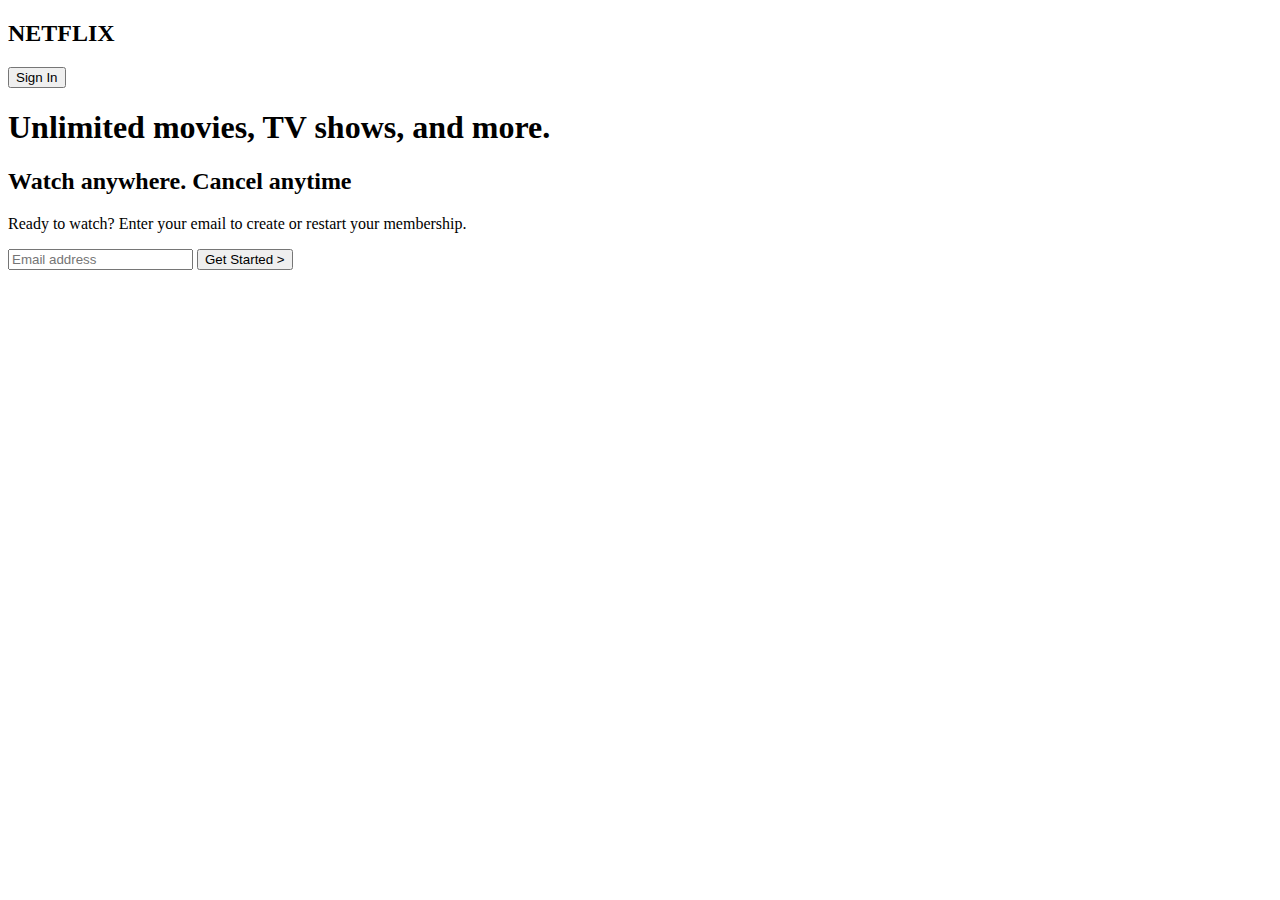
==== index.html @ c93bd65f "my Netflix Project with RSW" ====
<!DOCTYPE html>
<html lang="en">
<head>
   <!-- <meta charset="UTF-8">
    <meta http-equiv="X-UA-Compatible" content="IE=edge">
    <meta name="viewport" content="width=device-width, initial-scale=1.0"> -->
   <link rel="icon" type="image/png" href="/img/logo.png"/>
    <link rel="icon" type="image/png" href="https://icon-icons.com/icon/netflix-logo/170919"/>
    <title>Netflix Nigeria - Watch TV Shows Online, Watch Movies Online</title>
</head>
<body>
    <main>
        <nav>
            <h2>NETFLIX</h2>
            <button>Sign In</button>
        </nav>
        <Section>
            <h1>Unlimited movies, TV shows, and more.</h1>
            <h2>Watch anywhere. Cancel anytime</h2>
            <p>Ready to watch? Enter your email to create or restart your membership.</p>
        </Section>
        <div>
            <form action="">
                <input type="text" placeholder="Email address">
                <button>Get Started > </button>
            </form>
        </div>
    </main>
</body>
</html>
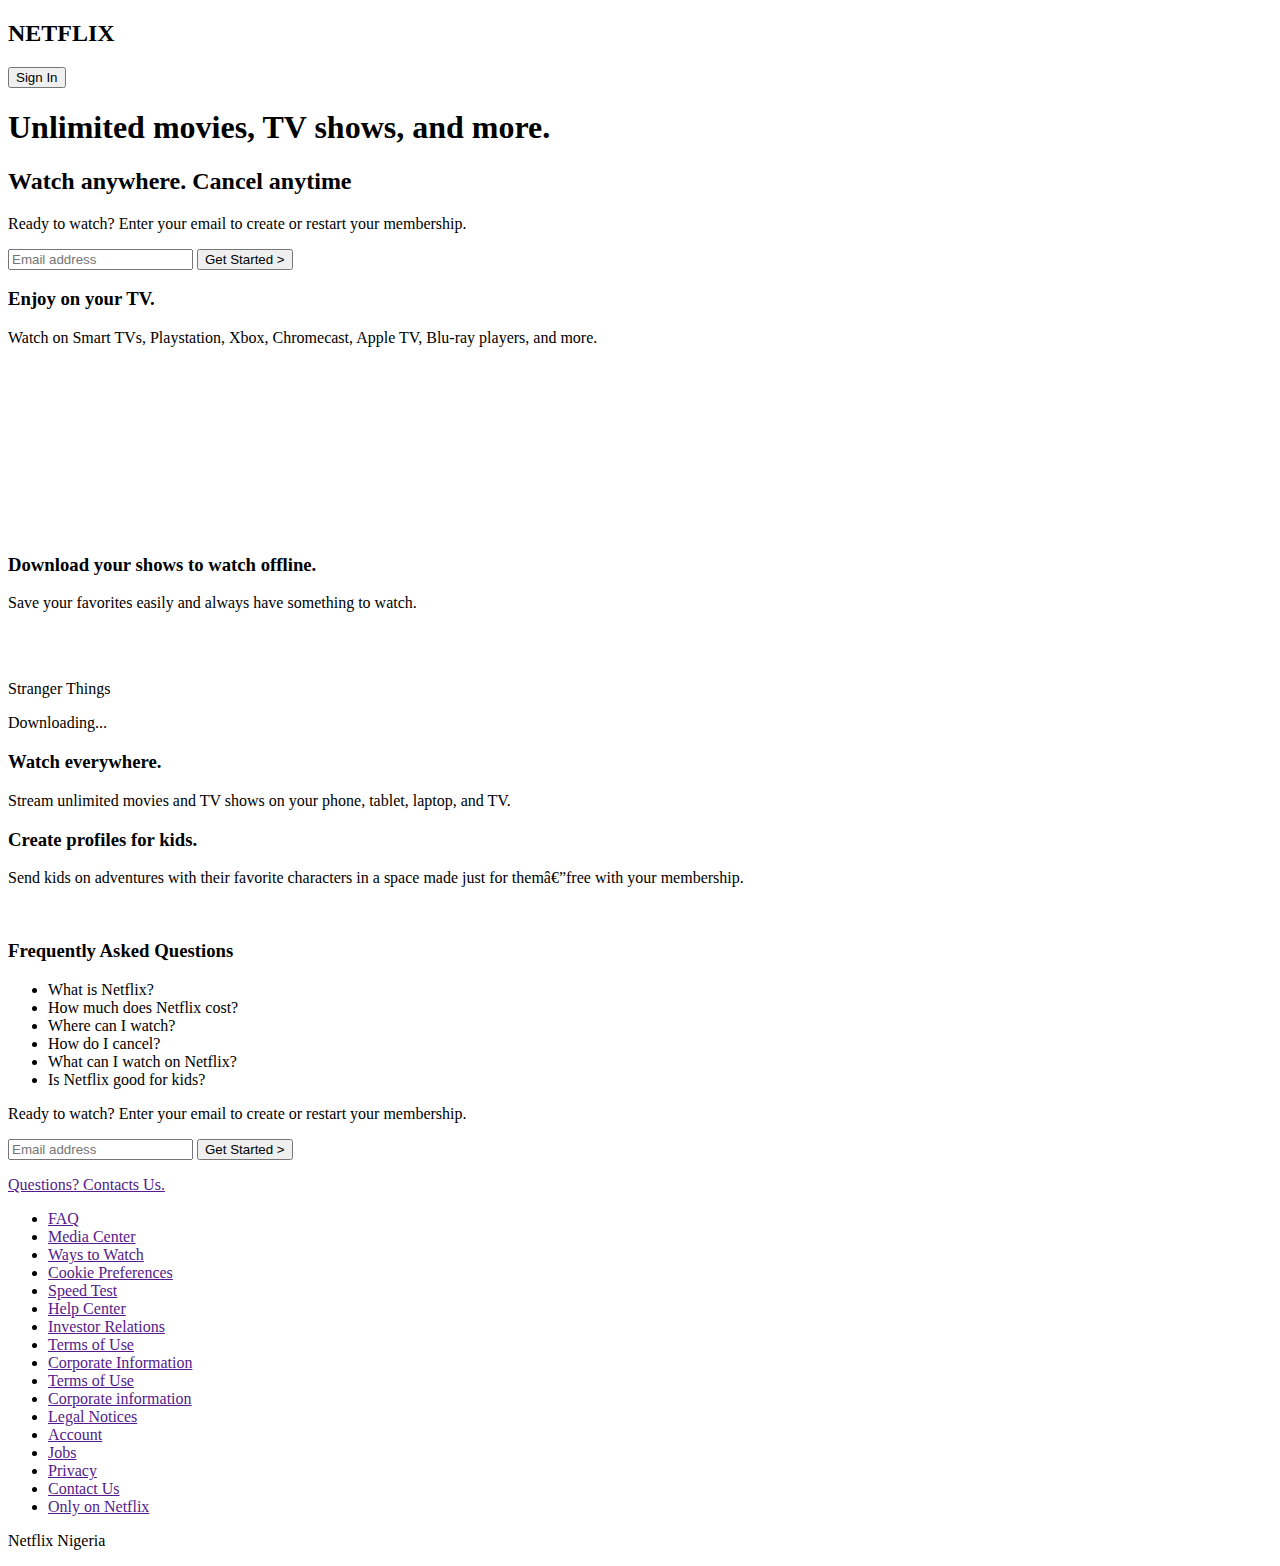
==== commit 7c521f53: "modified html" ====
--- a/index.html
+++ b/index.html
@@ -5,7 +5,6 @@
     <meta http-equiv="X-UA-Compatible" content="IE=edge">
     <meta name="viewport" content="width=device-width, initial-scale=1.0"> -->
    <link rel="icon" type="image/png" href="/img/logo.png"/>
-    <link rel="icon" type="image/png" href="https://icon-icons.com/icon/netflix-logo/170919"/>
     <title>Netflix Nigeria - Watch TV Shows Online, Watch Movies Online</title>
 </head>
 <body>
@@ -14,17 +13,116 @@
             <h2>NETFLIX</h2>
             <button>Sign In</button>
         </nav>
-        <Section>
+        <Section id="hero"> 
             <h1>Unlimited movies, TV shows, and more.</h1>
             <h2>Watch anywhere. Cancel anytime</h2>
             <p>Ready to watch? Enter your email to create or restart your membership.</p>
+            <div>
+                <form action="">
+                    <input type="text" placeholder="Email address">
+                    <button>Get Started > </button>
+                </form>
+            </div>
         </Section>
+        <section id="enjoy">
+            <div>
+                <h3>Enjoy on your TV.</h3>
+                <p>Watch on Smart TVs, Playstation, Xbox, Chromecast, Apple TV, Blu-ray players, and more.</p>
+            </div>
+            <div>
+                <div>
+                    <img src="" alt="">
+                </div>
+                <div>
+                    <video src="">
+                        <source src="" type="">
+                    </video>
+                </div>
+            </div>
+        </section>
+        <section id="download">
+            <div>
+                <h3>Download your shows to watch offline.</h3>
+                <p>Save your favorites easily and always have something to watch.</p>
+            </div>
+            <div>
+                <div>
+                    <img src="" alt="">
+                </div>
+                <div>
+                    <img src="" alt="">
+                    <div>
+                                <p>Stranger Things</p>
+                                <p>Downloading...</p>
+                    </div>
+                </div>
+            </div>
+        </section>
+        <section id="watch">
+            <h3>Watch everywhere.</h3>
+            <p>Stream unlimited movies and TV shows on your phone, tablet, laptop, and TV.</p>
+        </section>
+        <section id="kids">
+            <div>
+                <h3>Create profiles for kids.</h3>
+                <p>Send kids on adventures with their favorite characters in a space made just for them—free with your membership.</p>
+            </div>
+            <div>
+                <img src="" alt="">
+            </div>
+        </section>
+        <section id="FAQ">
+            <div>
+                <h3>Frequently Asked Questions</h3>
+            </div>
+            <div>
+                <ul>
+                    <li>What is Netflix?</li>
+                    <li>How much does Netflix cost? </li>
+                    <li>Where can I watch?</li>
+                    <li>How do I cancel?</li>
+                    <li>What can I watch on Netflix?</li>
+                    <li>Is Netflix good for kids?</li>
+                </ul>
+            </div>
+            <div>
+                <p>Ready to watch? Enter your email to create or restart your membership.</p>
+                <div>
+                    <form action="">
+                        <input type="text" placeholder="Email address">
+                        <button>Get Started > </button>
+                    </form>
+                </div> 
+            </div>
+        </section>
+    </main>
+    <footer>
         <div>
-            <form action="">
-                <input type="text" placeholder="Email address">
-                <button>Get Started > </button>
-            </form>
+            <p><a href="">Questions? Contacts Us.</a></p>
         </div>
-    </main>
+        <div>
+            <ul>
+                <li><a href="">FAQ</a></li>
+                <li><a href="">Media Center</a></li>
+                <li><a href="">Ways to Watch</a></li>
+                <li><a href="">Cookie Preferences</a></li>
+                <li><a href="">Speed Test</a></li>
+                <li><a href="">Help Center</a></li>
+                <li><a href="">Investor Relations</a></li>
+                <li><a href="">Terms of Use</a></li>
+                <li><a href="">Corporate Information</a></li>
+                <li><a href="">Terms of Use</a></li>
+                <li><a href="">Corporate information</a></li>
+                <li><a href="">Legal Notices</a></li>
+                <li><a href="">Account</a></li>
+                <li><a href="">Jobs</a></li>
+                <li><a href="">Privacy</a></li>
+                <li><a href="">Contact Us</a></li>
+                <li><a href="">Only on Netflix</a></li>
+            </ul>
+        </div>
+        <div>Netflix Nigeria</p>
+        </div>
+    </footer>
 </body>
 </html>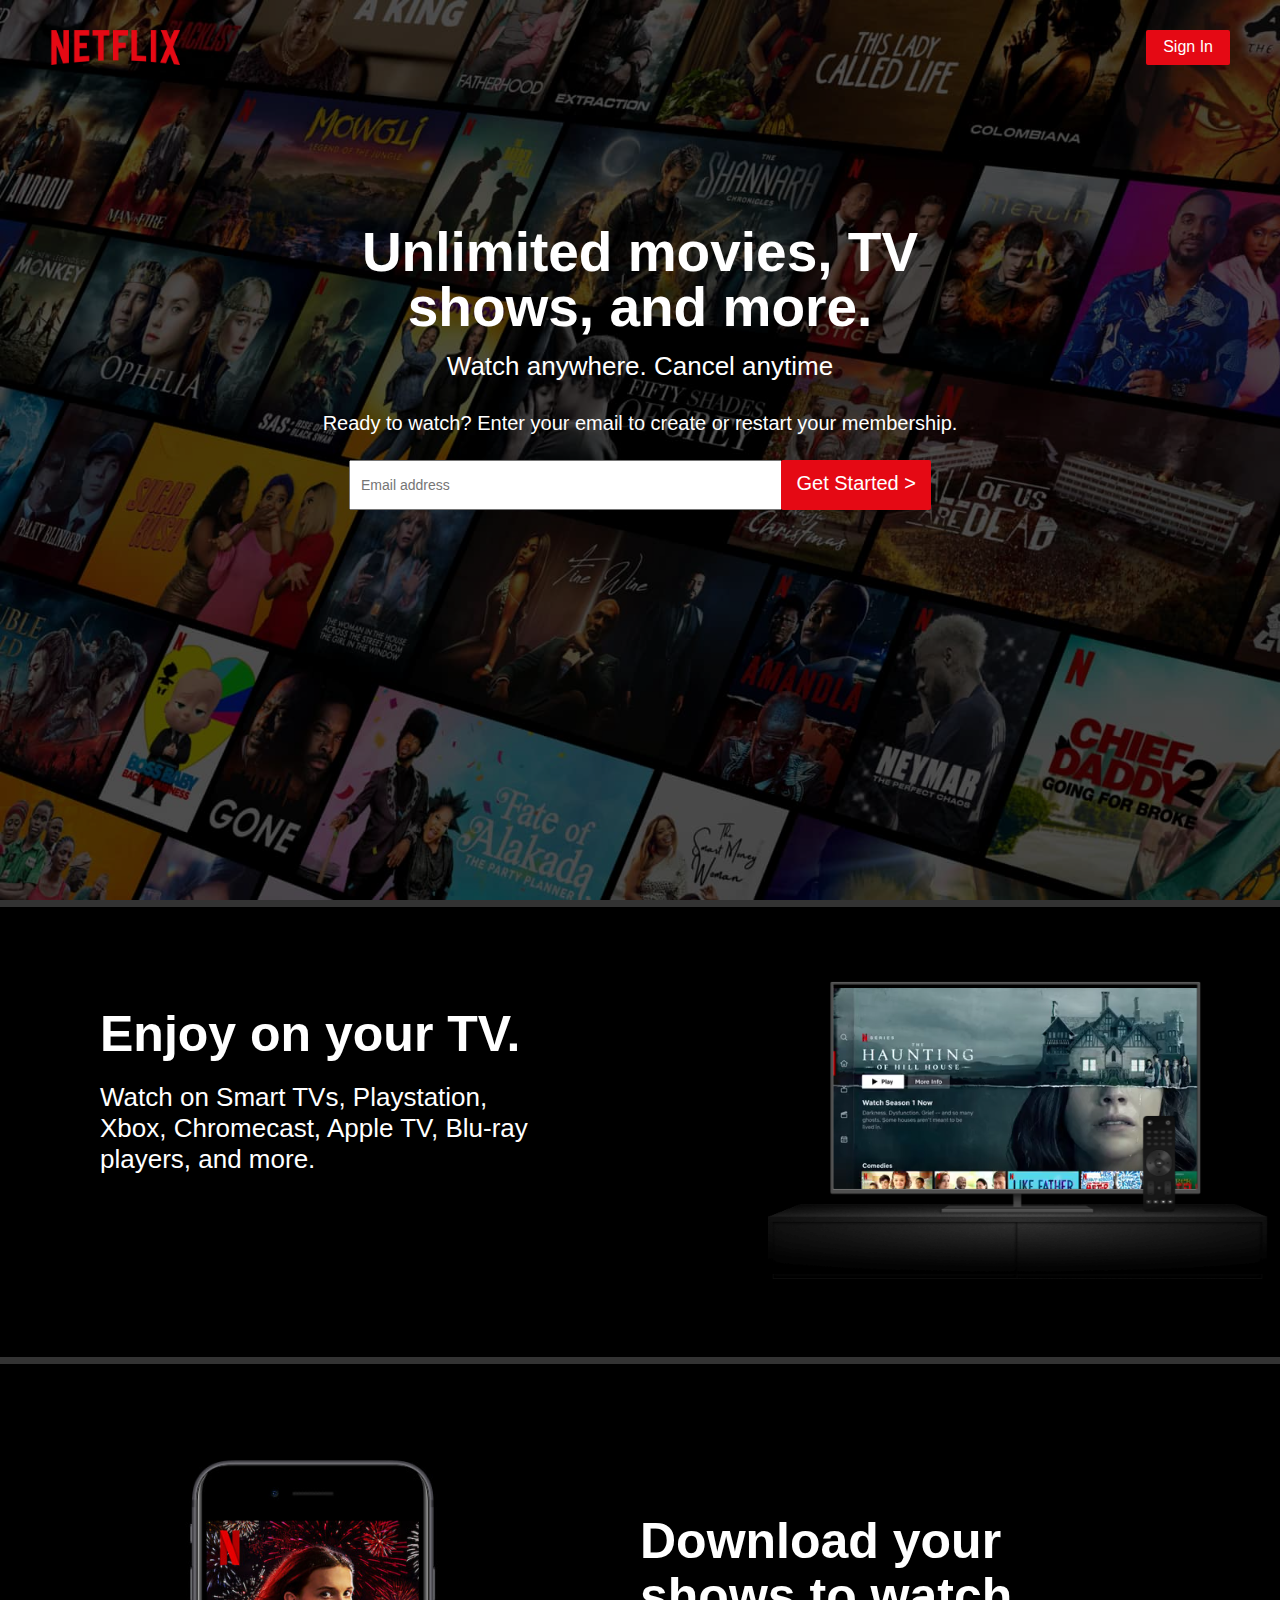
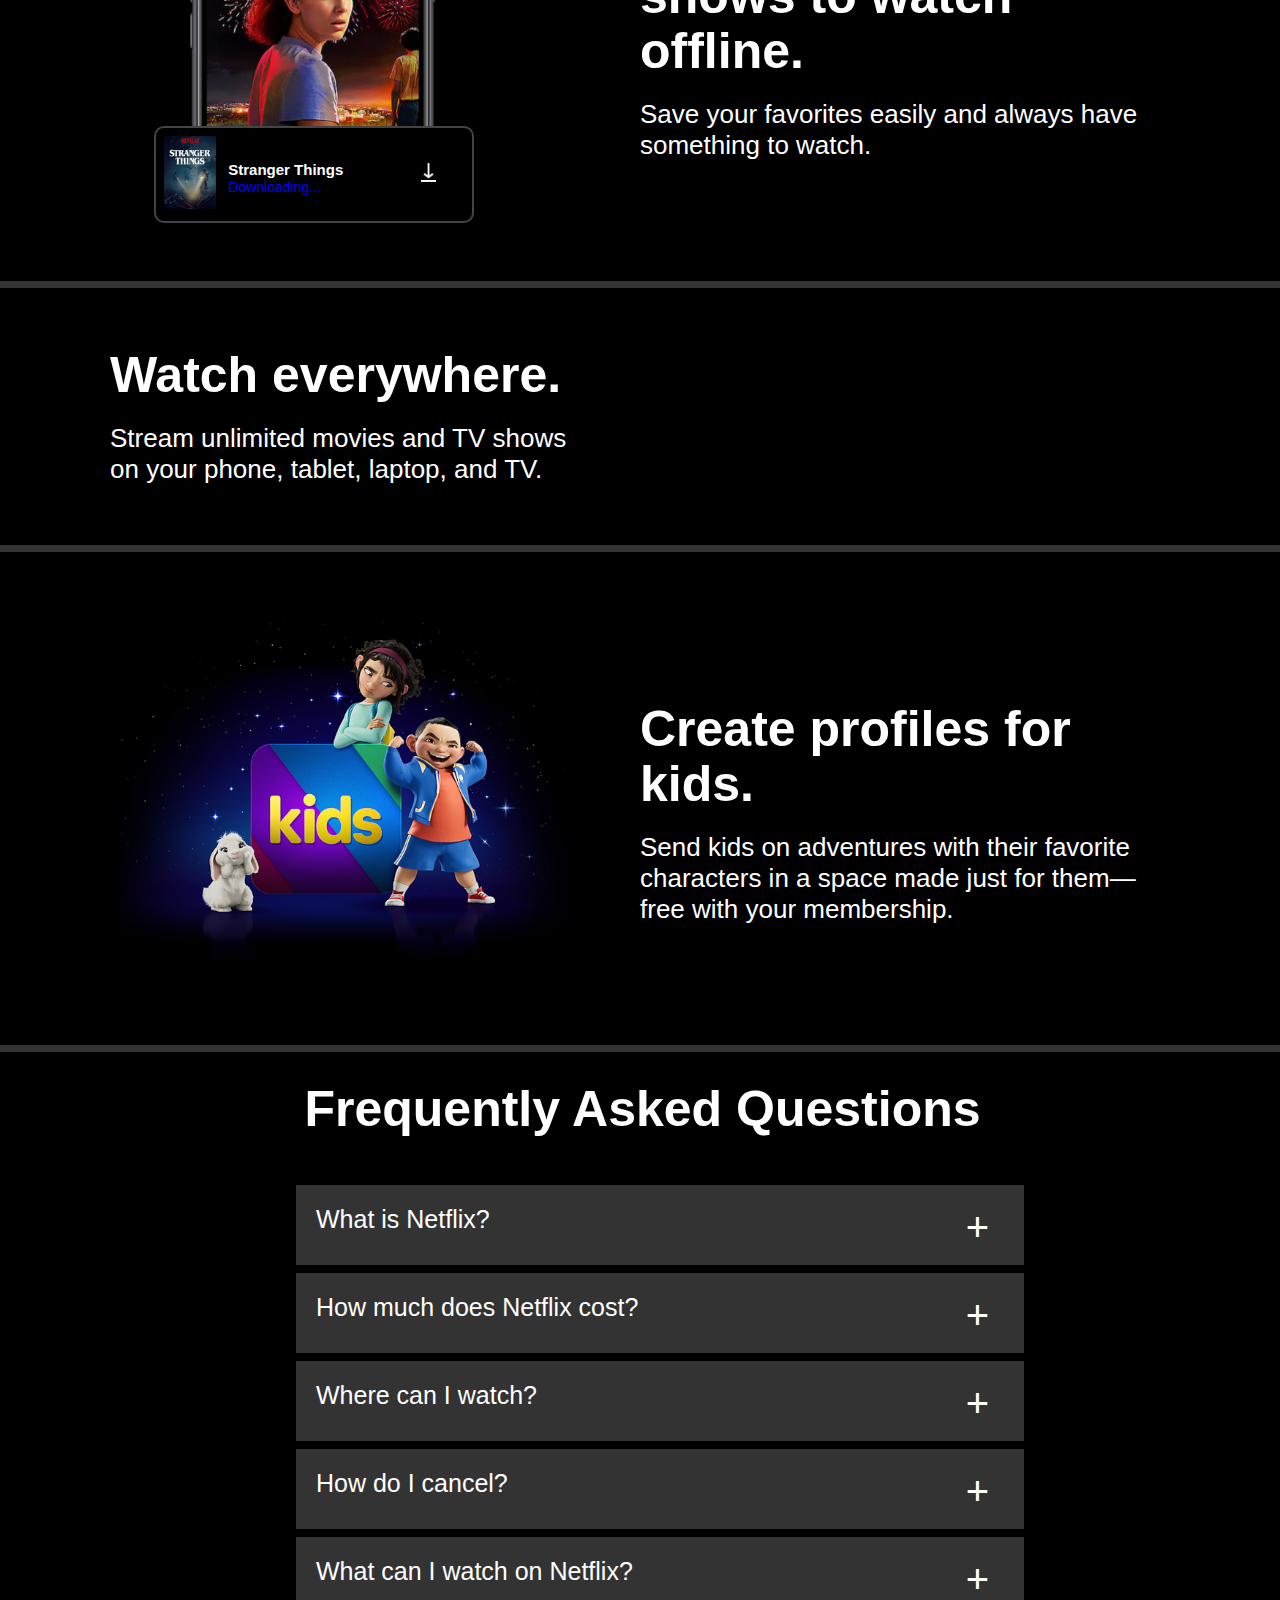
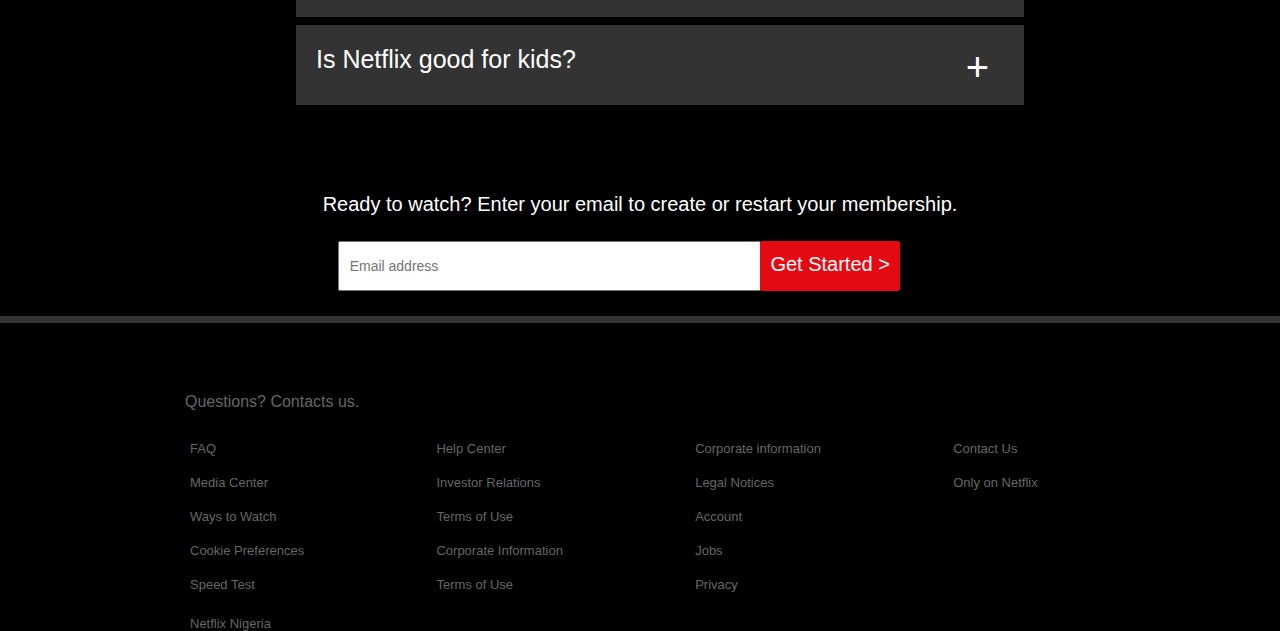
==== commit 07027ed7: "changes to my netflix project" ====
--- a/index.html
+++ b/index.html
@@ -1,107 +1,134 @@
 <!DOCTYPE html>
 <html lang="en">
 <head>
-   <!-- <meta charset="UTF-8">
+   <meta charset="UTF-8">
     <meta http-equiv="X-UA-Compatible" content="IE=edge">
-    <meta name="viewport" content="width=device-width, initial-scale=1.0"> -->
-   <link rel="icon" type="image/png" href="/img/logo.png"/>
+    <meta name="viewport" content="width=device-width, initial-scale=1.0"> 
+   <link rel="icon" type="image/png" href="./img/netflix logo.png"/>
+   <link rel="stylesheet" href="./css/style1.css">
     <title>Netflix Nigeria - Watch TV Shows Online, Watch Movies Online</title>
 </head>
 <body>
     <main>
-        <nav>
-            <h2>NETFLIX</h2>
-            <button>Sign In</button>
-        </nav>
-        <Section id="hero"> 
-            <h1>Unlimited movies, TV shows, and more.</h1>
-            <h2>Watch anywhere. Cancel anytime</h2>
-            <p>Ready to watch? Enter your email to create or restart your membership.</p>
-            <div>
-                <form action="">
-                    <input type="text" placeholder="Email address">
-                    <button>Get Started > </button>
-                </form>
+        <div class="background-image">
+            <div class="background-color">
+                <nav id="nav-bar">
+                    <img src="./img/logo_2.png" alt="">
+                    <button class="btn"><a>Sign In</a></button>
+                </nav>
+                <Section id="hero-container"> 
+                    <div id="hero">
+                        <h1>Unlimited movies, TV shows, and more.</h1>
+                        <h2>Watch anywhere. Cancel anytime</h2>
+                        <h3>Ready to watch? Enter your email to create or restart your membership.</h3>
+                        <div class="form">
+                            <form action="">
+                                <input class="email" type="text" placeholder="Email address">
+                                <button class="btn">Get Started > </button>
+                            </form>
+                        </div>
+                    </div>
+                </Section>
+        </div>
+    </div>
+    <hr class="hr-line">
+        <section id="enjoy" class="background">
+            <div class="enjoy-text flex-items">
+                <h1>Enjoy on your TV.</h1>
+                <h2>Watch on Smart TVs, Playstation, Xbox, Chromecast, Apple TV, Blu-ray players, and more.</h2>
             </div>
-        </Section>
-        <section id="enjoy">
-            <div>
-                <h3>Enjoy on your TV.</h3>
-                <p>Watch on Smart TVs, Playstation, Xbox, Chromecast, Apple TV, Blu-ray players, and more.</p>
-            </div>
-            <div>
-                <div>
-                    <img src="" alt="">
-                </div>
-                <div>
-                    <video src="">
-                        <source src="" type="">
-                    </video>
-                </div>
+            <div id="enjoy-media" class="flex-items">
+               <!-- <div> -->
+                    <div class="image-div">
+                        <img src="./img/tv.png" alt="">
+                    </div>
+                    <div class="video-div">
+                        <video autoplay muted width="390px" loop>
+                            <source src="./video/video-tv-0819.m4v" type="">
+                        </video>
+                    </div>
+               <!-- </div> -->
             </div>
         </section>
-        <section id="download">
-            <div>
-                <h3>Download your shows to watch offline.</h3>
-                <p>Save your favorites easily and always have something to watch.</p>
+        
+    <hr class="hr-line">
+        <section id="download" class="background">
+            <div class="flex-items text">
+                <h1>Download your shows to watch offline.</h1>
+                <h2>Save your favorites easily and always have something to watch.</h2>
             </div>
-            <div>
-                <div>
-                    <img src="" alt="">
+            <div class="flex-items download-media">
+                <div class="strange-image1">
+                    <img src="./img/stranger things.jpg" alt="">
                 </div>
-                <div>
-                    <img src="" alt="">
-                    <div>
-                                <p>Stranger Things</p>
-                                <p>Downloading...</p>
+                    <div class="gif-box">
+                    <div class="gif-image">
+                        <img src="./img/boxshot.png" alt="">
+                    </div>
+                    
+                    <div class="gif-text">
+                        <p class="p1">Stranger Things</p>
+                        <p>
+                            <span class="downloading-text "> Downloading...</span></p>
+                    </div>
+
+                    <div class="gif ">
+                        <img src="./img/download-icon.gif" alt="">
                     </div>
                 </div>
             </div>
         </section>
-        <section id="watch">
-            <h3>Watch everywhere.</h3>
-            <p>Stream unlimited movies and TV shows on your phone, tablet, laptop, and TV.</p>
-        </section>
-        <section id="kids">
-            <div>
-                <h3>Create profiles for kids.</h3>
-                <p>Send kids on adventures with their favorite characters in a space made just for them—free with your membership.</p>
-            </div>
-            <div>
-                <img src="" alt="">
+        <hr class="hr-line">
+        <section id="watch" class="background">
+            <div class="watch-div">
+            <h1>Watch everywhere.</h1>
+            <h2>Stream unlimited movies and TV shows on your phone, tablet, laptop, and TV.</h2>
             </div>
         </section>
-        <section id="FAQ">
+        <hr class="hr-line">
+        <section id="kids" class="background">
+            <div class="flex-items kids-img">
+                <img  src="./img/kids.png" alt="">
+            </div>
+            <div class="flex-items text">
+                <h1>Create profiles for kids.</h1>
+                <h2>Send kids on adventures with their favorite characters in a space made just for them—free with your membership.</h2>
+            </div>
+            
+        </section>
+        <hr class="hr-line">
+        <section id="FAQ" class="background">
             <div>
-                <h3>Frequently Asked Questions</h3>
+                <h1>Frequently Asked Questions</h1>
             </div>
-            <div>
+            <div class="FAQ-list">
                 <ul>
-                    <li>What is Netflix?</li>
-                    <li>How much does Netflix cost? </li>
-                    <li>Where can I watch?</li>
-                    <li>How do I cancel?</li>
-                    <li>What can I watch on Netflix?</li>
-                    <li>Is Netflix good for kids?</li>
+                    <li class="list-items">What is Netflix? <span class="list-dropdown">+</span></li> 
+                    <li class="list-items">How much does Netflix cost? <span class="list-dropdown">+</span></li>
+                    <li class="list-items">Where can I watch? <span class="list-dropdown">+</span></li>
+                    <li class="list-items">How do I cancel? <span class="list-dropdown">+</span></li>
+                    <li class="list-items">What can I watch on Netflix? <span class="list-dropdown">+</span></li>
+                    <li class="list-items">Is Netflix good for kids? <span class="list-dropdown">+</span></li>
                 </ul>
             </div>
             <div>
-                <p>Ready to watch? Enter your email to create or restart your membership.</p>
+                <h3>Ready to watch? Enter your email to create or restart your membership.</h3>
                 <div>
                     <form action="">
-                        <input type="text" placeholder="Email address">
-                        <button>Get Started > </button>
+                        <input class="email" type="text" placeholder="Email address">
+                        <button class="btn">Get Started > </button>
                     </form>
                 </div> 
             </div>
         </section>
+        <hr class="hr-line">
     </main>
-    <footer>
-        <div>
-            <p><a href="">Questions? Contacts Us.</a></p>
+    <footer class="background">
+        <div class="footer-text">
+            <p><a href="">Questions? Contacts us.</a></p>
         </div>
-        <div>
-            <ul>
+        <div >
+            <ul class="footer-list">
                 <li><a href="">FAQ</a></li>
                 <li><a href="">Media Center</a></li>
                 <li><a href="">Ways to Watch</a></li>
@@ -110,7 +137,7 @@
                 <li><a href="">Help Center</a></li>
                 <li><a href="">Investor Relations</a></li>
                 <li><a href="">Terms of Use</a></li>
-                <li><a href="">Corporate Information</a></li>
+                <li><a href="">Corporate Information</a></li> 
                 <li><a href="">Terms of Use</a></li>
                 <li><a href="">Corporate information</a></li>
                 <li><a href="">Legal Notices</a></li>
@@ -121,7 +148,8 @@
                 <li><a href="">Only on Netflix</a></li>
             </ul>
         </div>
-        <div>Netflix Nigeria</p>
+        <div class="copyright-text">
+            <p> Netflix Nigeria</p>
         </div>
     </footer>
 </body>
--- a/css/style1.css
+++ b/css/style1.css
@@ -0,0 +1,368 @@
+* {
+    box-sizing: border-box;
+    margin: 0;
+}
+html, body {
+    height: 100%;
+    color: white;
+    font-family:"Netflix Sans", "Helvetica Neue", Helvetica, Arial, sans-serif;
+   
+}
+
+.background-image {
+    background: url(../img/background.jpg);
+    background-size: cover;
+    height: 100vh;
+   
+   }
+.background-color {
+    background-color: rgba(0, 0, 0, 0.6);
+    height: 100vh;
+   }
+.hr-line {
+    background-color: #333;
+    height: 7px;
+    border: none;
+}
+.btn {
+    background-color: rgb(229, 9, 20);
+    text-decoration: none solid rgb(255, 255, 255);
+    padding: 7px 17px;
+    border: none;
+    border-radius: 2px;
+    color: white;
+    margin: 0px;
+}
+
+h1 {
+    font-size: 50px;
+    line-height: 55px;
+    font-weight: 700;
+    margin-bottom: 20px;}
+
+h2 {
+        font-size: 26px;
+        font-weight: 400;
+        }
+
+h3 {
+        font-size: 20px;
+        font-weight: 400;
+        margin-top: 30px;
+        }
+
+.background {
+    background-color: rgb(0, 0, 0);
+        }
+#nav-bar {
+    display: flex;
+    flex-direction: row;
+    justify-content: space-between;
+    padding: 30px 50px;
+    
+}
+
+#nav-bar img {
+    width:130px;
+    }
+
+#nav-bar a {
+    text-decoration: none;
+    font-size: 1.2em;
+}
+/* Section Hero */
+#hero-container {
+    /* position: absolute;
+    top: 7%;
+    display: flex;
+    flex-direction: column;
+    align-items: center;
+    justify-content: center; */
+    text-align: center;
+    height: 100vh;
+    
+}
+
+#hero {
+    padding-top: 130px;
+    width: 70%;
+    margin: auto;
+}
+#hero h1 {
+    font-size: 55px;
+    line-height: 55px;
+    font-weight: 700;
+    margin: 0px 155px;
+}
+
+#hero h2 {
+    font-size: 26px;
+    font-weight: 400;
+    margin: 16px 155px;
+}
+
+/* #hero h3 {
+    font-size: 22px;
+    font-weight: 400;
+    margin:0px 122.828px;
+padding:0px 47.5px 20px;
+} */
+
+#hero form {
+    padding: 15px 15px;
+    font-size: 16px;
+  }
+
+  
+.email {
+    width: 50%;
+    margin: 10px 0px;
+    padding: 15px 10px;
+    font-size: 14px;
+}
+
+#hero button {
+    /* position: absolute;
+    top: 73%; */
+    padding: 12px 15px 15px 15px;
+    margin-left: -5px;
+    /* margin-top: 17px; */
+    font-size: 20px;
+    font-weight: 400;
+}
+
+/* Section Enjoy */
+#enjoy {
+    height: 450px;
+     display: flex;
+    flex-direction: row;
+    flex-flow: wrap;
+    }
+
+    .flex-items{
+        width: 50%;
+    }
+
+    #enjoy-media{
+        position: relative;
+        
+    }
+
+    .image-div{
+        position: absolute;
+        left: 20%;
+        width: 100%;
+        z-index: 1;
+    }
+    .image-div img {
+        width: 78%;
+    }
+    .video-div{
+        position: absolute;
+        top: 18%;
+        left: 27%;
+        margin-left: 20px;
+    }
+    .enjoy-text { 
+    padding: 100px;
+    } 
+
+/* download section */
+
+#download {
+    display: flex;
+    flex-direction: row-reverse;
+}
+
+.download-media {
+        position: relative;
+}
+
+.strange-image1 {
+    position: absolute;
+    top: 7%;
+    left: 7%;
+}
+
+.gif-box {
+    display: flex;
+    flex-direction: row;
+    flex-wrap: wrap;
+    justify-content: space-between;
+    position: absolute;
+    top: 70%;
+    left: 24%;
+    width: 50%;
+    border: 2px solid #444;
+    border-radius: 10px;
+    background: #000;
+}
+.gif-image {
+    padding: 8px;
+}
+
+.gif-image img{
+    width: 35%;
+}
+.strange-image1 img {
+    width: 90%;
+}
+
+.gif-text {
+    position: absolute;
+    left: 23%;
+    top: 35%;
+    font-size: 15px;
+    }
+
+.gif-text .p1 {
+    font-weight:bold;
+}
+
+.gif-text .downloading-text {
+    color: blue;
+    font-size: 14px;
+}
+.gif {
+    margin-right: -12px;
+    width: 25%;
+    align-self: center;
+    align-content: flex-end;
+   }
+.gif img {
+    width: 60%;
+}
+/* watch section */
+#watch {
+    padding: 60px 110px;
+}
+.watch-div {
+    width: 45%;
+}
+
+/* kids section */
+#kids {
+    display: flex;
+    flex-direction:row;
+    flex-flow: wrap;
+    }
+
+    .text {
+        padding-left: 0px;
+        padding-top: 150px;
+        padding-bottom: 120px;
+        padding-right: 120px;
+
+    }
+    .kids-img {
+        padding-left: 120px;
+        padding-top: 60px;
+        padding-bottom: 60px;
+    }
+    .kids-img img{
+        width: 90%;
+    }
+
+/* FAQ section */
+#FAQ {
+display: flex;
+flex-direction: column;
+align-items: center;
+}
+
+#FAQ h1 {
+    margin: 30px 0px 40px 5px;
+}
+
+.FAQ-list {
+    width: 60%;
+    margin-bottom: 50px;
+}
+
+form {
+    margin-top:0px;
+    padding: 15px 15px;
+    font-size: 16px;
+  }
+
+  
+#FAQ .email {
+    width: 70%;
+    margin: 10px 0px;
+    padding: 15px 10px;
+    font-size: 14px;
+}
+
+#FAQ button {
+    /* position: absolute;
+    top: 73%; */
+    padding: 12px 10px 15px 10px;
+    margin-left: -5px;
+    /* margin-top: 17px; */
+    font-size: 20px;
+    font-weight: 400;
+}
+
+#FAQ .list-items {
+    display: flex;
+    justify-content: space-between;
+    list-style: none;
+    padding: 20px 20px 15px 20px;
+    background: #333;
+    margin: 8px 0;
+    font-size: 25px;
+}
+
+.list-dropdown {
+    font-size: 40px;
+    margin-right: 15px;
+}
+
+.hidden-text {
+    display: none;
+}
+
+.list-dropdown:hover .hidden-text {
+    display: block;
+}
+
+/* footer section */
+footer {
+    padding-top: 70px;
+
+}
+
+footer a{
+    text-decoration: none;
+    color: #666;
+}
+
+.footer-text {
+    margin: 0px 0px 20px 185px;
+    font-weight: 500;
+}
+
+.footer-list {
+    display: flex;
+    /* grid-template-columns: 50px 50px 50px; */
+    flex-direction: column;
+    flex-wrap: wrap;
+    height: 175px;
+    margin: 0px 130px;
+    /* overflow: hidden; */
+}
+
+.footer-list li {
+    list-style: none;
+    margin: 8px 20px;
+}
+
+.footer-list a {
+    font-size: 13px;
+}
+
+.copyright-text {
+    font-size: 13px;
+    margin: 10px 0px 0px 190px;
+    color: #666;
+}
